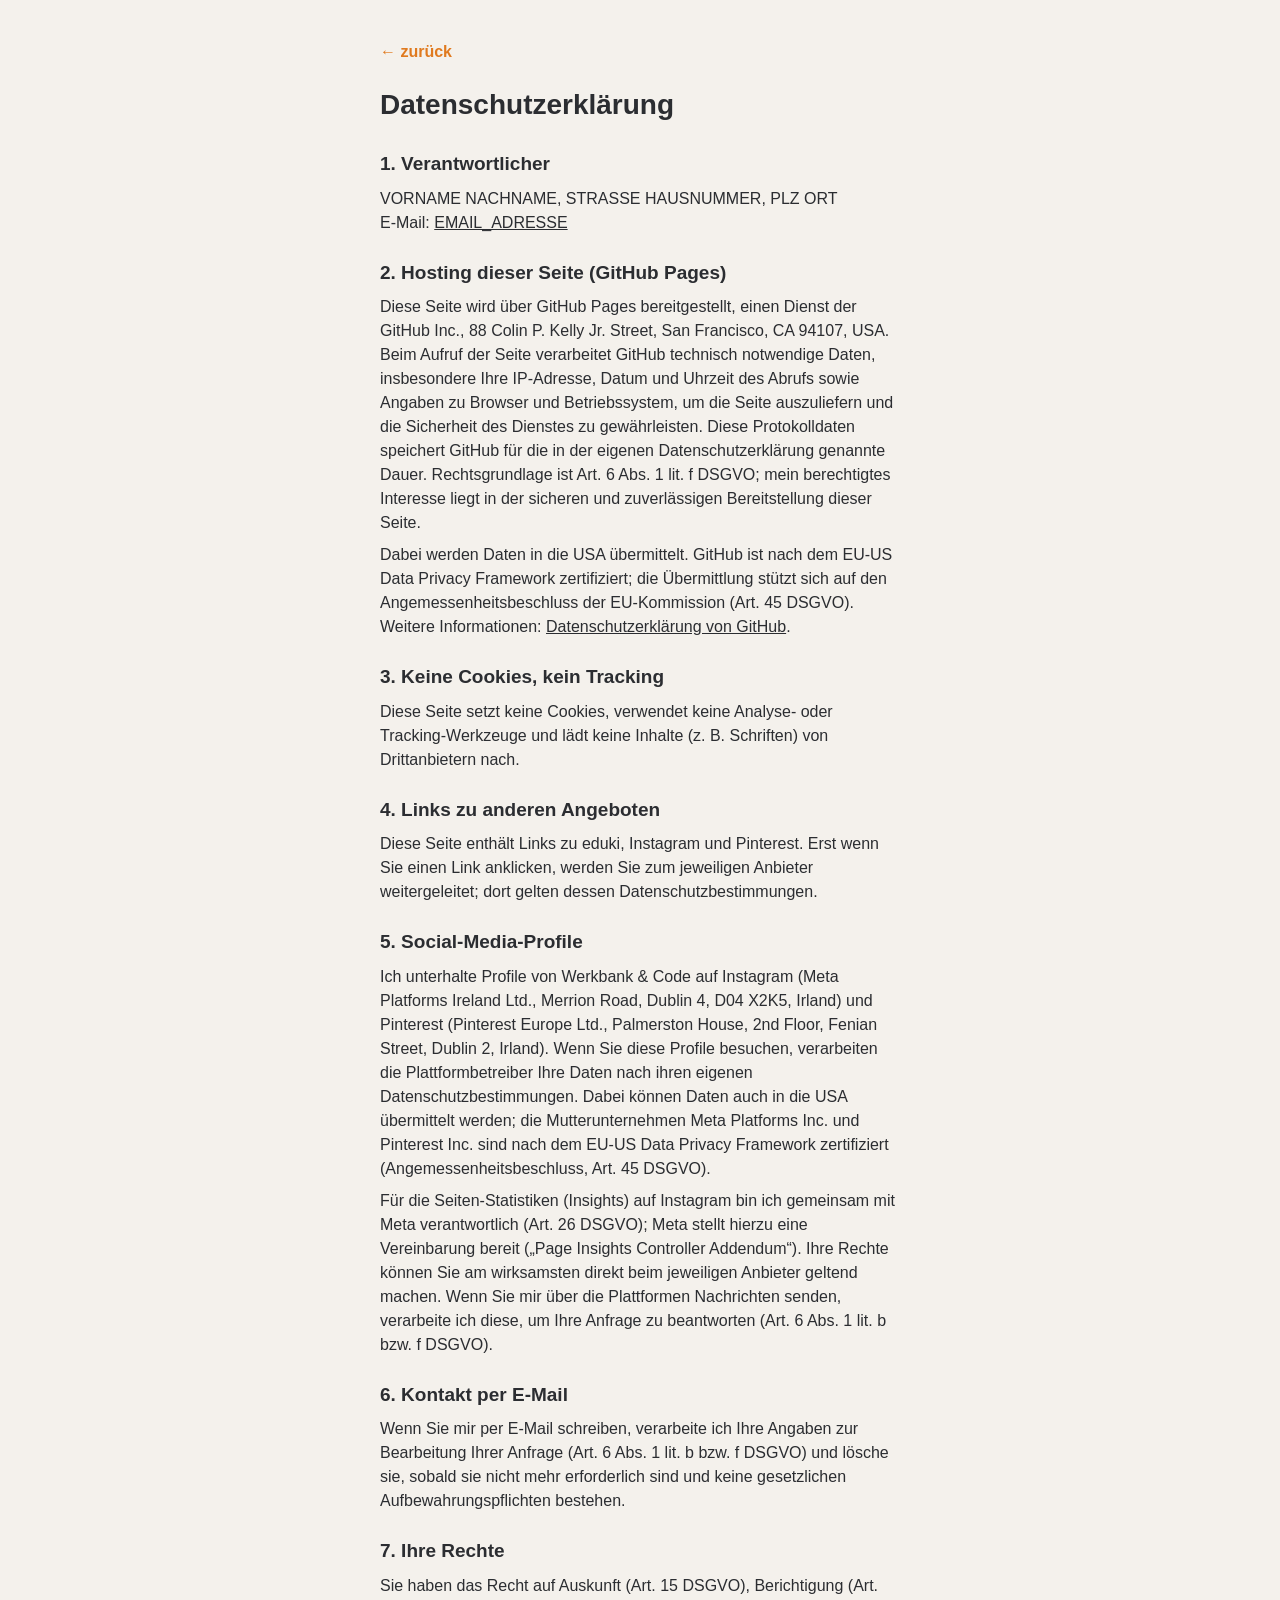
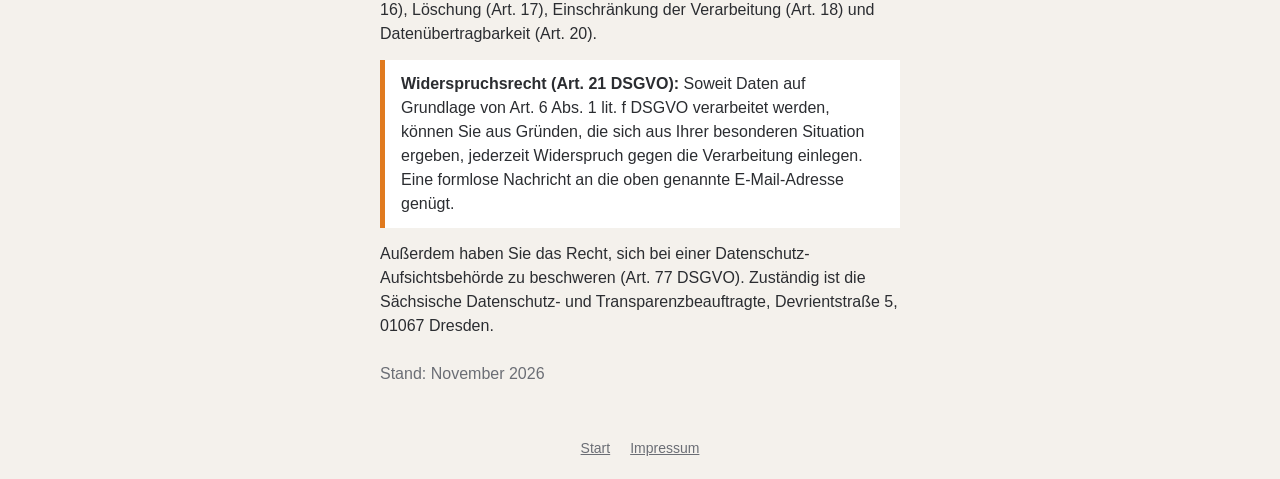
==== datenschutz.html @ 7cd83298 "Add files via upload Version 1.0" ====
<!doctype html>
<html lang="de">
<head>
<meta charset="utf-8">
<meta name="viewport" content="width=device-width, initial-scale=1">
<title>Datenschutz – Werkbank &amp; Code</title>
<meta name="robots" content="noindex">
<link rel="icon" href="favicon.png">
<link rel="stylesheet" href="style.css">
</head>
<body>
<main class="wrap text">
  <a class="back" href="index.html">← zurück</a>
  <h1>Datenschutzerklärung</h1>

  <h2>1. Verantwortlicher</h2>
  <p>VORNAME NACHNAME, STRASSE HAUSNUMMER, PLZ ORT<br>
  E-Mail: <a href="mailto:EMAIL_ADRESSE">EMAIL_ADRESSE</a></p>

  <h2>2. Hosting dieser Seite (GitHub Pages)</h2>
  <p>Diese Seite wird über GitHub Pages bereitgestellt, einen Dienst der GitHub Inc., 88 Colin P. Kelly Jr. Street, San Francisco, CA 94107, USA. Beim Aufruf der Seite verarbeitet GitHub technisch notwendige Daten, insbesondere Ihre IP-Adresse, Datum und Uhrzeit des Abrufs sowie Angaben zu Browser und Betriebssystem, um die Seite auszuliefern und die Sicherheit des Dienstes zu gewährleisten. Diese Protokolldaten speichert GitHub für die in der eigenen Datenschutzerklärung genannte Dauer. Rechtsgrundlage ist Art. 6 Abs. 1 lit. f DSGVO; mein berechtigtes Interesse liegt in der sicheren und zuverlässigen Bereitstellung dieser Seite.</p>
  <p>Dabei werden Daten in die USA übermittelt. GitHub ist nach dem EU-US Data Privacy Framework zertifiziert; die Übermittlung stützt sich auf den Angemessenheitsbeschluss der EU-Kommission (Art. 45 DSGVO). Weitere Informationen: <a href="https://docs.github.com/de/site-policy/privacy-policies/github-general-privacy-statement">Datenschutzerklärung von GitHub</a>.</p>

  <h2>3. Keine Cookies, kein Tracking</h2>
  <p>Diese Seite setzt keine Cookies, verwendet keine Analyse- oder Tracking-Werkzeuge und lädt keine Inhalte (z. B. Schriften) von Drittanbietern nach.</p>

  <h2>4. Links zu anderen Angeboten</h2>
  <p>Diese Seite enthält Links zu eduki, Instagram und Pinterest. Erst wenn Sie einen Link anklicken, werden Sie zum jeweiligen Anbieter weitergeleitet; dort gelten dessen Datenschutzbestimmungen.</p>

  <h2>5. Social-Media-Profile</h2>
  <p>Ich unterhalte Profile von Werkbank &amp; Code auf Instagram (Meta Platforms Ireland Ltd., Merrion Road, Dublin 4, D04 X2K5, Irland) und Pinterest (Pinterest Europe Ltd., Palmerston House, 2nd Floor, Fenian Street, Dublin 2, Irland). Wenn Sie diese Profile besuchen, verarbeiten die Plattformbetreiber Ihre Daten nach ihren eigenen Datenschutzbestimmungen. Dabei können Daten auch in die USA übermittelt werden; die Mutterunternehmen Meta Platforms Inc. und Pinterest Inc. sind nach dem EU-US Data Privacy Framework zertifiziert (Angemessenheitsbeschluss, Art. 45 DSGVO).</p>
  <p>Für die Seiten-Statistiken (Insights) auf Instagram bin ich gemeinsam mit Meta verantwortlich (Art. 26 DSGVO); Meta stellt hierzu eine Vereinbarung bereit („Page Insights Controller Addendum“). Ihre Rechte können Sie am wirksamsten direkt beim jeweiligen Anbieter geltend machen. Wenn Sie mir über die Plattformen Nachrichten senden, verarbeite ich diese, um Ihre Anfrage zu beantworten (Art. 6 Abs. 1 lit. b bzw. f DSGVO).</p>

  <h2>6. Kontakt per E-Mail</h2>
  <p>Wenn Sie mir per E-Mail schreiben, verarbeite ich Ihre Angaben zur Bearbeitung Ihrer Anfrage (Art. 6 Abs. 1 lit. b bzw. f DSGVO) und lösche sie, sobald sie nicht mehr erforderlich sind und keine gesetzlichen Aufbewahrungspflichten bestehen.</p>

  <h2>7. Ihre Rechte</h2>
  <p>Sie haben das Recht auf Auskunft (Art. 15 DSGVO), Berichtigung (Art. 16), Löschung (Art. 17), Einschränkung der Verarbeitung (Art. 18) und Datenübertragbarkeit (Art. 20).</p>
  <div class="box"><strong>Widerspruchsrecht (Art. 21 DSGVO):</strong> Soweit Daten auf Grundlage von Art. 6 Abs. 1 lit. f DSGVO verarbeitet werden, können Sie aus Gründen, die sich aus Ihrer besonderen Situation ergeben, jederzeit Widerspruch gegen die Verarbeitung einlegen. Eine formlose Nachricht an die oben genannte E-Mail-Adresse genügt.</div>
  <p>Außerdem haben Sie das Recht, sich bei einer Datenschutz-Aufsichtsbehörde zu beschweren (Art. 77 DSGVO). Zuständig ist die Sächsische Datenschutz- und Transparenzbeauftragte, Devrientstraße 5, 01067 Dresden.</p>

  <p style="margin-top:24px;color:#6B6E75">Stand: November 2026</p>
</main>
<footer><a href="index.html">Start</a><a href="impressum.html">Impressum</a></footer>
</body>
</html>
---- style.css ----
:root{--dark:#2B2D31;--orange:#E07A1F;--bg:#F4F1EC;--grey:#6B6E75;--line:#DDD8D0}
*{box-sizing:border-box;margin:0;padding:0}
body{font-family:-apple-system,BlinkMacSystemFont,"Segoe UI",Roboto,Helvetica,Arial,sans-serif;background:var(--bg);color:var(--dark);line-height:1.5;min-height:100vh;display:flex;flex-direction:column}
a{color:inherit}
.wrap{width:100%;max-width:560px;margin:0 auto;padding:40px 20px 24px;flex:1}
.logo{display:block;width:280px;max-width:80%;margin:0 auto 18px}
.claim{text-align:center;color:var(--grey);font-size:17px;margin-bottom:30px}
.btn{display:block;text-decoration:none;background:#fff;border:3px solid var(--dark);border-radius:16px;padding:16px 20px;margin-bottom:14px;font-weight:700;font-size:18px;text-align:center;transition:transform .1s}
.btn:hover{transform:translateY(-2px)}
.btn small{display:block;font-weight:500;font-size:14px;color:var(--grey)}
.btn.main{background:#B85A0E;border-color:#B85A0E;color:#fff}
.btn.main small{color:#fff}
footer{text-align:center;font-size:14px;color:var(--grey);padding:20px}
footer a{margin:0 10px}
.text h1{font-size:28px;margin:10px 0 18px}
.text h2{font-size:19px;margin:24px 0 8px}
.text p,.text li{margin-bottom:8px}
.text ul{padding-left:22px}
.back{display:inline-block;margin-bottom:10px;font-weight:700;text-decoration:none;color:var(--orange)}
.box{background:#fff;border-left:5px solid var(--orange);padding:12px 16px;margin:14px 0}
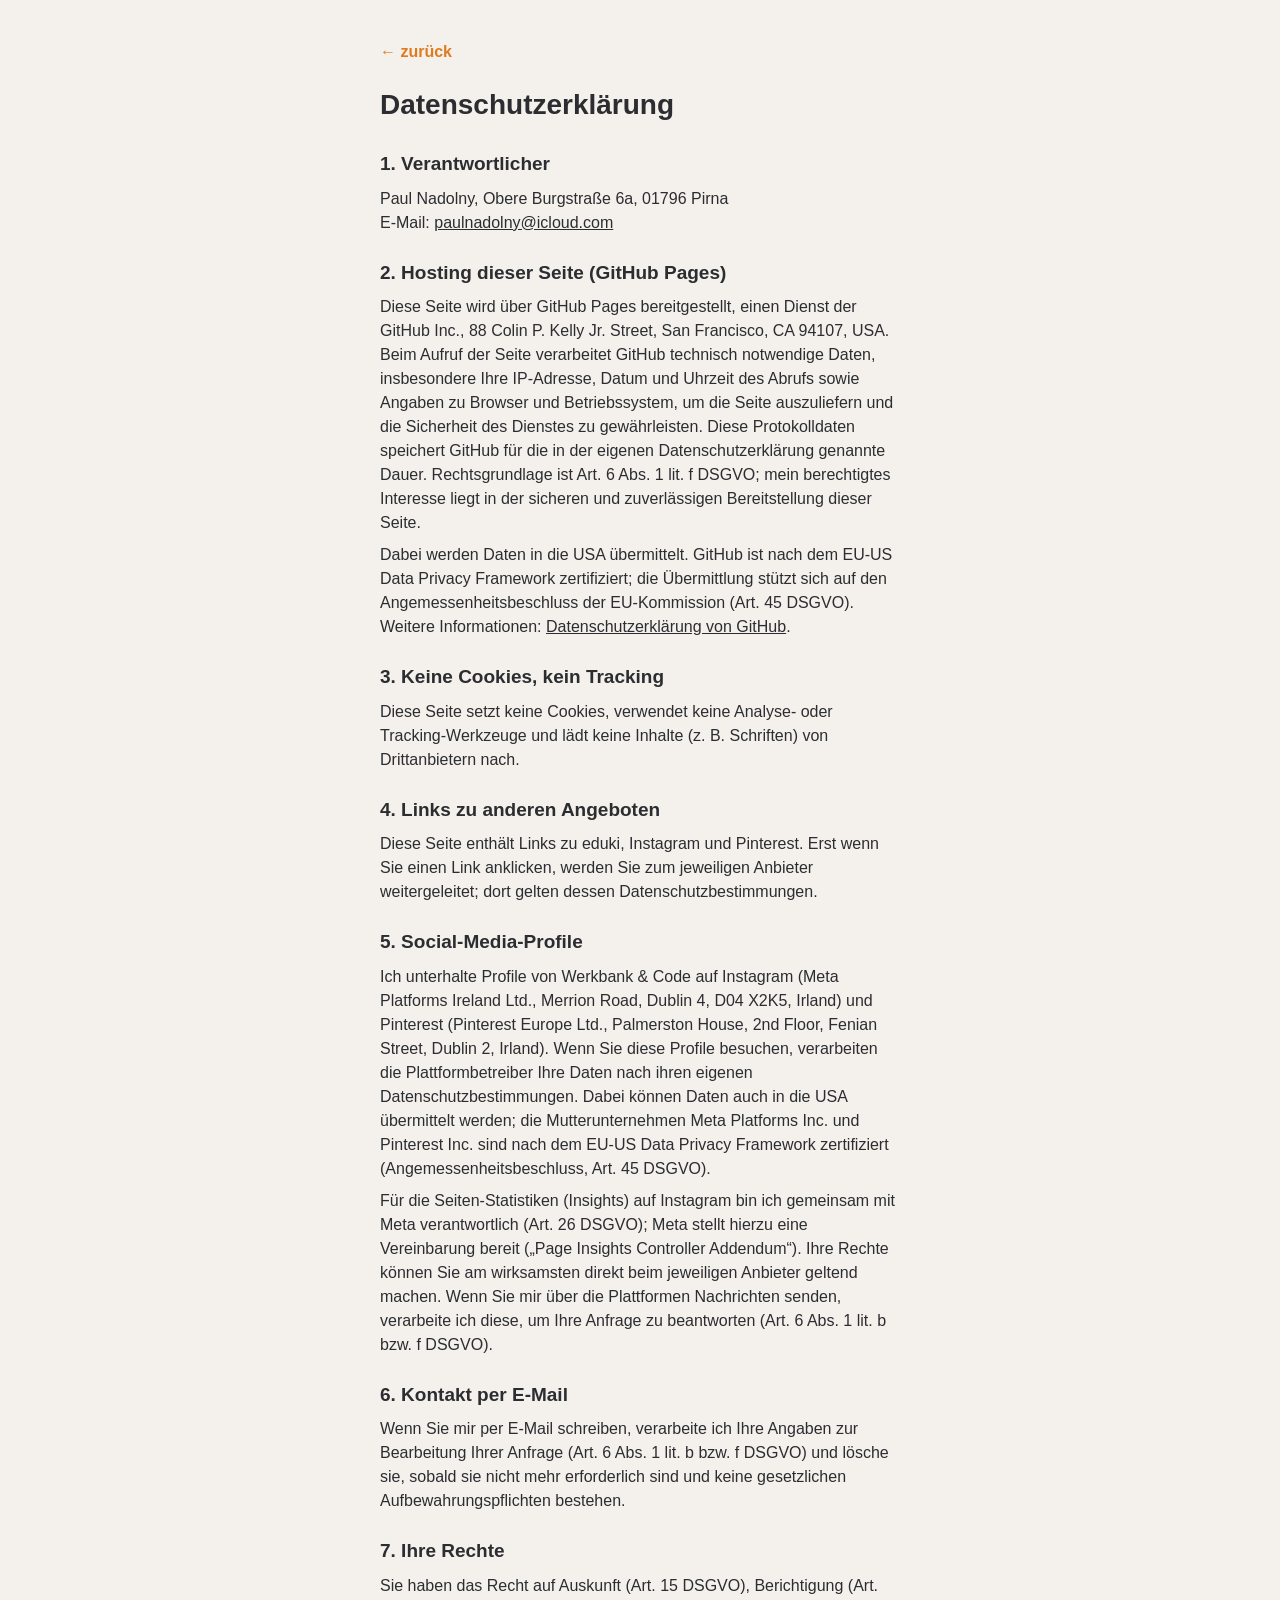
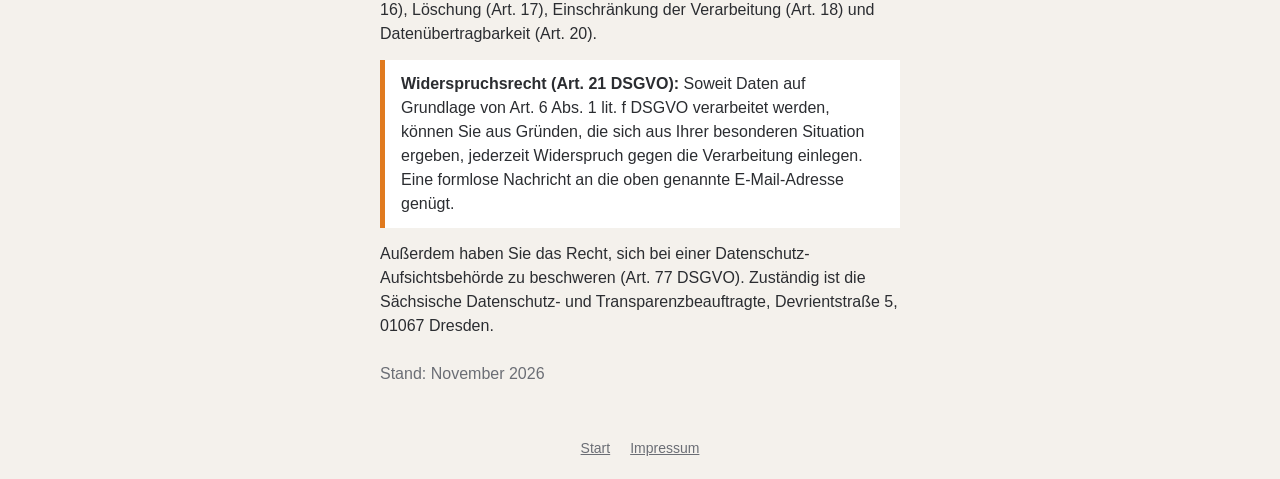
==== commit 226e1aeb: "Update contact information in datenschutz.html" ====
--- a/datenschutz.html
+++ b/datenschutz.html
@@ -14,8 +14,8 @@
   <h1>Datenschutzerklärung</h1>
 
   <h2>1. Verantwortlicher</h2>
-  <p>VORNAME NACHNAME, STRASSE HAUSNUMMER, PLZ ORT<br>
-  E-Mail: <a href="mailto:EMAIL_ADRESSE">EMAIL_ADRESSE</a></p>
+  <p>Paul Nadolny, Obere Burgstraße 6a, 01796 Pirna<br>
+  E-Mail: <a href="mailto:EMAIL_ADRESSE">paulnadolny@icloud.com</a></p>
 
   <h2>2. Hosting dieser Seite (GitHub Pages)</h2>
   <p>Diese Seite wird über GitHub Pages bereitgestellt, einen Dienst der GitHub Inc., 88 Colin P. Kelly Jr. Street, San Francisco, CA 94107, USA. Beim Aufruf der Seite verarbeitet GitHub technisch notwendige Daten, insbesondere Ihre IP-Adresse, Datum und Uhrzeit des Abrufs sowie Angaben zu Browser und Betriebssystem, um die Seite auszuliefern und die Sicherheit des Dienstes zu gewährleisten. Diese Protokolldaten speichert GitHub für die in der eigenen Datenschutzerklärung genannte Dauer. Rechtsgrundlage ist Art. 6 Abs. 1 lit. f DSGVO; mein berechtigtes Interesse liegt in der sicheren und zuverlässigen Bereitstellung dieser Seite.</p>
